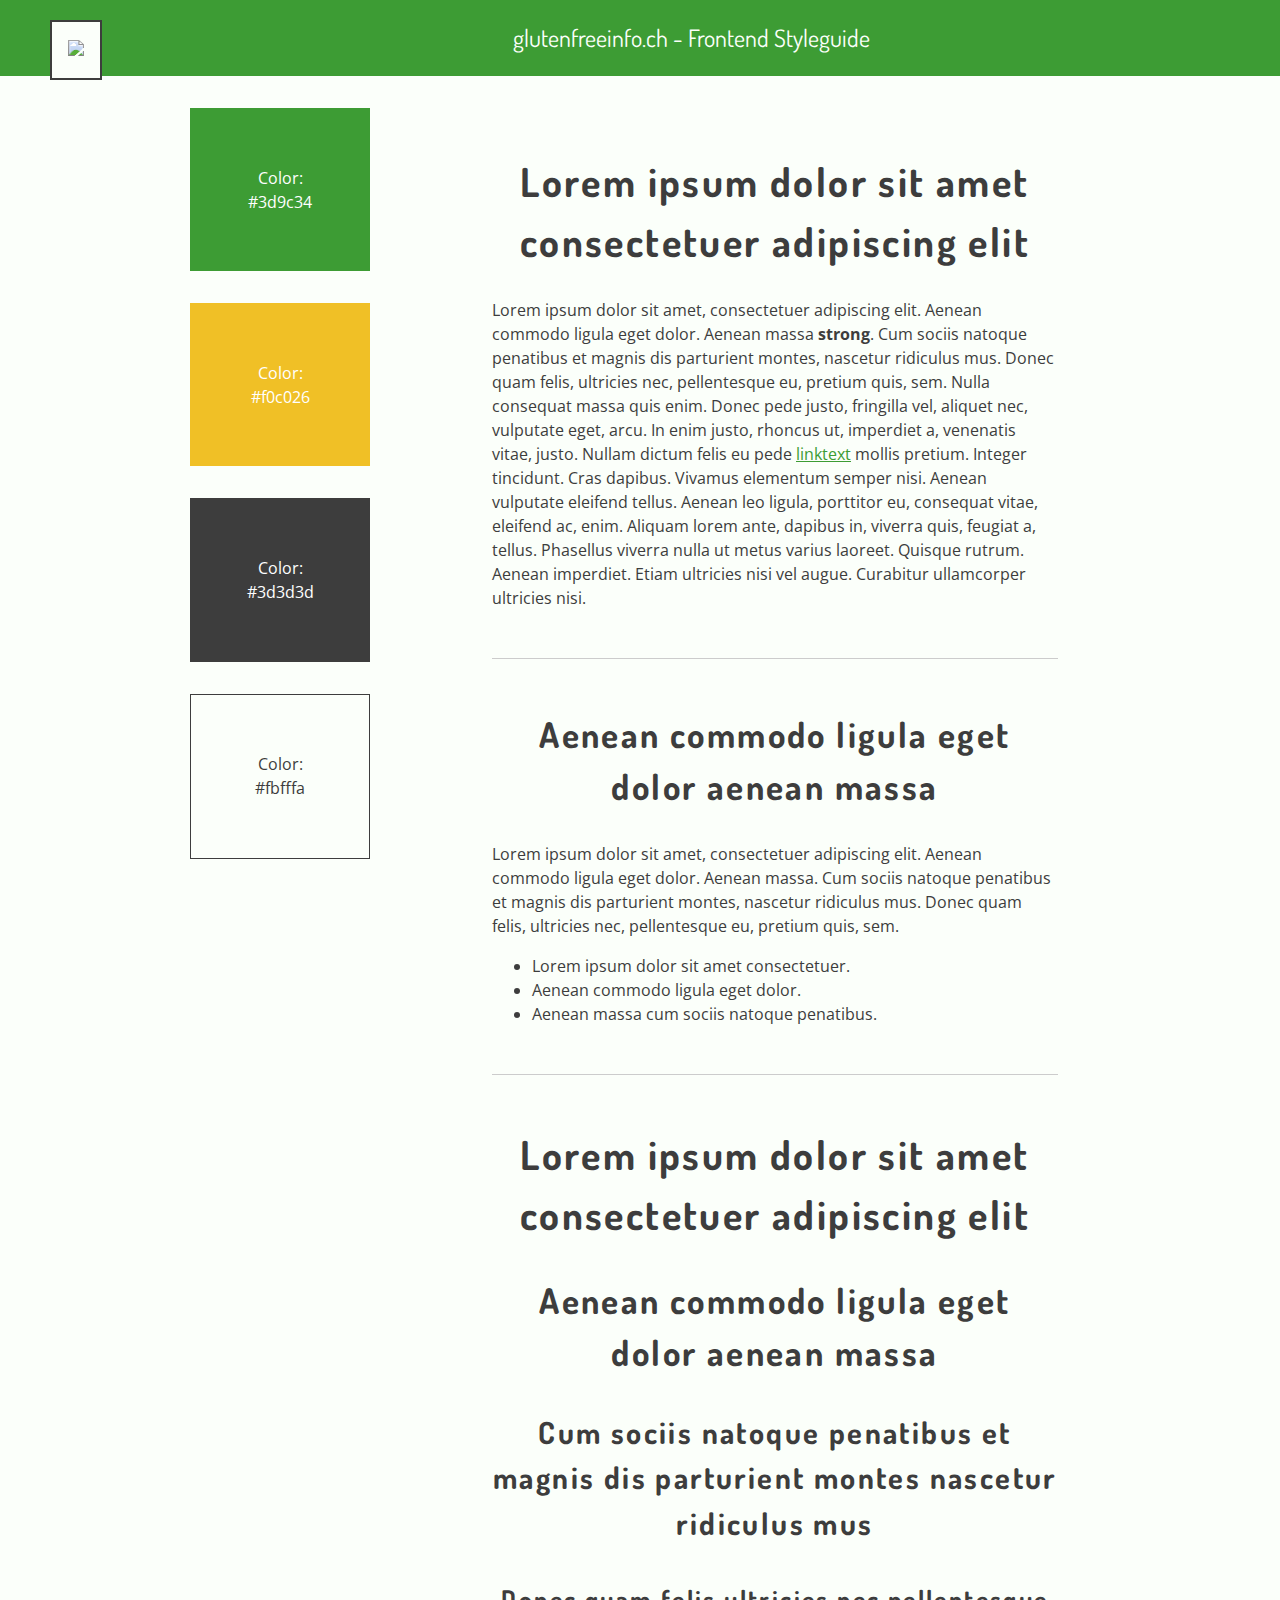
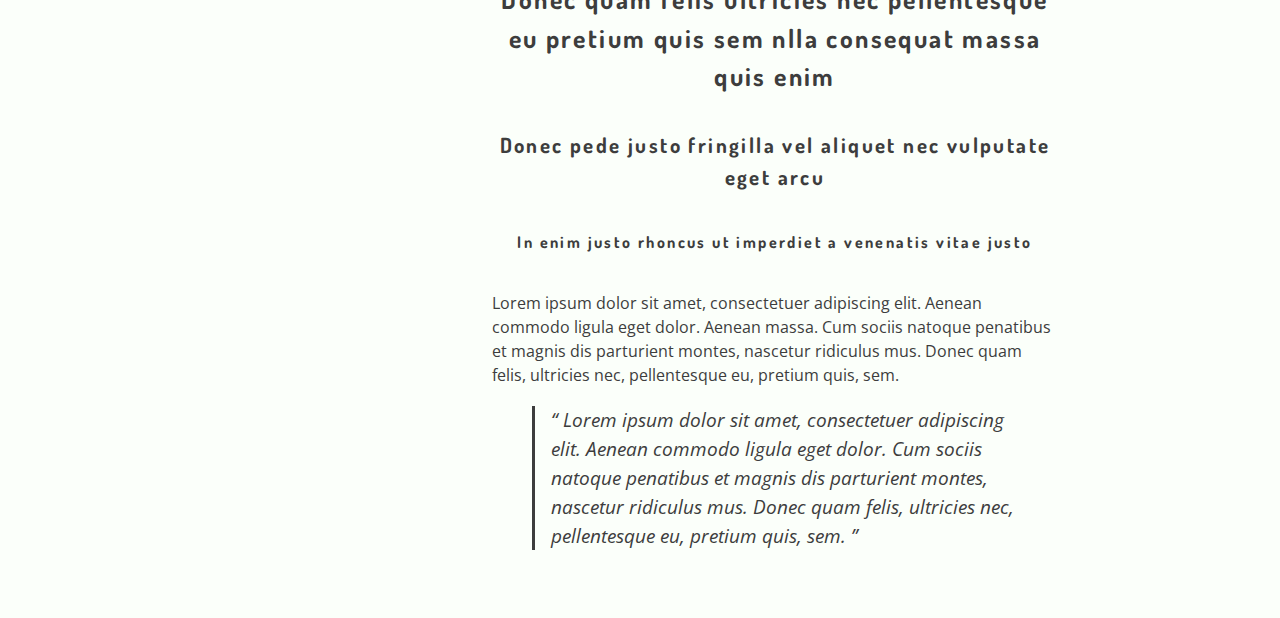
==== frontend-styleguide.html @ 6d984d8e "initial commit" ====
<!DOCTYPE html>
<html>
<head>
<meta charset="UTF-8" />
<meta name="viewport" content="width=device-width, initial-scale=1">
<title>Frontend Styleguide</title>
<link rel="stylesheet" href="css/normalize.css" media="all">
<link rel="stylesheet" href="css/styles.css" media="all">
<link href="https://fonts.googleapis.com/css?family=Dosis:200|Open+Sans:400,700" rel="stylesheet">
</head>
<body>

<header>
	<div class="logo"><img src=logo.png /></div>
<a href="#" class="intro">glutenfreeinfo.ch - Frontend Styleguide</a>
</header>

<div class="wrapper">

<!-- Farb-Definitionen - - - - -->
<div id="colours">
<ul>
	<li class="first">Color:<br>#3d9c34</li>
	<li class="second">Color:<br>#f0c026</li>
	<li class="third">Color:<br>#3d3d3d</li>
	<li class="fourth">Color:<br>#fbfffa</li>
</ul>
</div>


<!-- Typo-Definitionen - - - - -->
<div id="typo">

<h1>Lorem ipsum dolor sit amet consectetuer adipiscing
elit</h1>

<p>Lorem ipsum dolor sit amet, consectetuer adipiscing
elit. Aenean commodo ligula eget dolor. Aenean massa
<strong>strong</strong>. Cum sociis natoque penatibus
et magnis dis parturient montes, nascetur ridiculus
mus. Donec quam felis, ultricies nec, pellentesque
eu, pretium quis, sem. Nulla consequat massa quis
enim. Donec pede justo, fringilla vel, aliquet nec,
vulputate eget, arcu. In enim justo, rhoncus ut,
imperdiet a, venenatis vitae, justo. Nullam dictum
felis eu pede <a href="#">linktext</a>
mollis pretium. Integer tincidunt. Cras dapibus.
Vivamus elementum semper nisi. Aenean vulputate
eleifend tellus. Aenean leo ligula, porttitor eu,
consequat vitae, eleifend ac, enim. Aliquam lorem ante,
dapibus in, viverra quis, feugiat a, tellus. Phasellus
viverra nulla ut metus varius laoreet. Quisque rutrum.
Aenean imperdiet. Etiam ultricies nisi vel augue.
Curabitur ullamcorper ultricies nisi.</p>

<hr>

<h2>Aenean commodo ligula eget dolor aenean massa</h2>

<p>Lorem ipsum dolor sit amet, consectetuer adipiscing
elit. Aenean commodo ligula eget dolor. Aenean massa.
Cum sociis natoque penatibus et magnis dis parturient
montes, nascetur ridiculus mus. Donec quam felis,
ultricies nec, pellentesque eu, pretium quis, sem.</p>

<ul>
  <li>Lorem ipsum dolor sit amet consectetuer.</li>
  <li>Aenean commodo ligula eget dolor.</li>
  <li>Aenean massa cum sociis natoque penatibus.</li>
</ul>

<hr>

<h1>Lorem ipsum dolor sit amet consectetuer adipiscing
elit</h1>

<h2>Aenean commodo ligula eget dolor aenean massa</h2>

<h3>Cum sociis natoque penatibus et magnis dis
parturient montes nascetur ridiculus mus</h3>

<h4>Donec quam felis ultricies nec pellentesque eu
pretium quis sem nlla consequat massa quis enim</h4>

<h5>Donec pede justo fringilla vel aliquet nec vulputate
eget arcu</h5>

<h6>In enim justo rhoncus ut imperdiet a venenatis vitae
justo</h6>

<p>Lorem ipsum dolor sit amet, consectetuer adipiscing
elit. Aenean commodo ligula eget dolor. Aenean massa.
Cum sociis natoque penatibus et magnis dis parturient
montes, nascetur ridiculus mus. Donec quam felis,
ultricies nec, pellentesque eu, pretium quis, sem.</p>

<blockquote>
Lorem ipsum dolor sit amet, consectetuer adipiscing elit. Aenean commodo ligula eget dolor. Cum sociis natoque penatibus et magnis dis parturient montes, nascetur ridiculus mus. Donec quam felis, ultricies nec, pellentesque eu, pretium quis, sem.
</blockquote>

</div><!-- typo zu -->

</div><!-- wrapper zu -->

</body>
---- css/styles.css ----
/* CSS-Styleguide * * * * * * * * */


*, *:before, *:after {
	-moz-box-sizing: border-box;
	-webkit-box-sizing: border-box;
	box-sizing: border-box;
}

body{
	font: 100%/1.5 'Open Sans', sans-serif;
	font-size: 1rem;
	background: #fbfffa;
	color: #3d3d3d;
}

.wrapper {
	margin: 2em auto;
	max-width: 900px;
	overflow: hidden;
}


/* Header * * * * * * * * */

header{
	background: #3d9c34;
	padding: 20px 0;
	text-align: center;
	font-family: 'Dosis', sans-serif;
	font-weight: 400;
}

header intro{
	margin: 0 auto;
	max-width: 900px;
}

header a, header a:visited{
	color: #fbfffa;
	font-size: 32px;
	font-size: 1.5rem;
	text-decoration: none;
}

header a:hover {
 color: #f0c026;
}
div.logo{
	background-color: #fbfffa;
	float: left;
	display: block;
	padding: 1rem;
	margin-left: 50px;
	border: 2px solid #3d3d3d;
}
div.logo img {
	width: 100px;
}


/* FARBEN * * * * * * * * */

#colours{
	width: 20%;
	float: left;
}

#colours ul{
	margin: 0;
	padding: 0;
}

#colours li{
	margin-bottom: 2em;
	padding: 32% 0;
	width: 100%;
	float: left;
	list-style-type: none;
	text-align: center;
	color: #fff;
}


#colours li.first{
	background-color: #3d9c34;
}

#colours li.second{
	background-color: #f0c026;
}

#colours li.third{
	background-color: #3d3d3d;
}
#colours li.fourth{
	background-color: #fbfffa;
	color: #3d3d3d;
	border: 0.1px solid;
}



/* TYPOGRAFIE * * * * * * * * */

#typo{
	width: 70%;
	float: left;
	margin-left: 10%;
	background: #fbfffa;
	padding: 1em 2em;
}

strong {
	font-weight: 700;
}
hr{
	margin: 40px 0;
	display: block;
	height: 1px;
	border: 0;
	border-top: 1px solid #ccc;
	margin: 3em 0;
	padding: 0;
}

h1, h2, h3, h4, h5, h6 {
	font-family: 'Dosis', sans-serif;
	letter-spacing: 0.15rem;
	text-align: center;
}
h1 {
	font-size: 2.5rem;
}
h2 {
	font-size: 2.2rem;
}
h3 {
	font-size: 1.9rem;
}
h4 {
	font-size: 1.6rem;
}
h5 {
	font-size: 1.3rem;
}
h6 {
	font-size: 1em;
}
/* Links */

a, a:visited{
	color: #3d9c34;
	transition: color 0.2s ease;
}

a:hover{
	color: #f0c026;
}

blockquote {
	position: relative;
padding-left: 1rem;
border-left: 0.2rem solid;
font-style: italic;
font-size: 1.2rem;
}

blockquote:before, blockquote::after {
	content: '\201C';
	color: lighten(#3d3d3d, 40%);
}

blockquote::after {
	content: '\201D';
}

@media screen and (max-width: 940px) {

.wrapper, #colours, #typo {
	width: 92%;
	margin: 4%;
}

#colours li{
	margin: 2em 1%;
	padding: 13% 0;
	width: 30%;
	float: left;
	list-style-type: none;
	text-align: center;
	color: #fff;
}

}
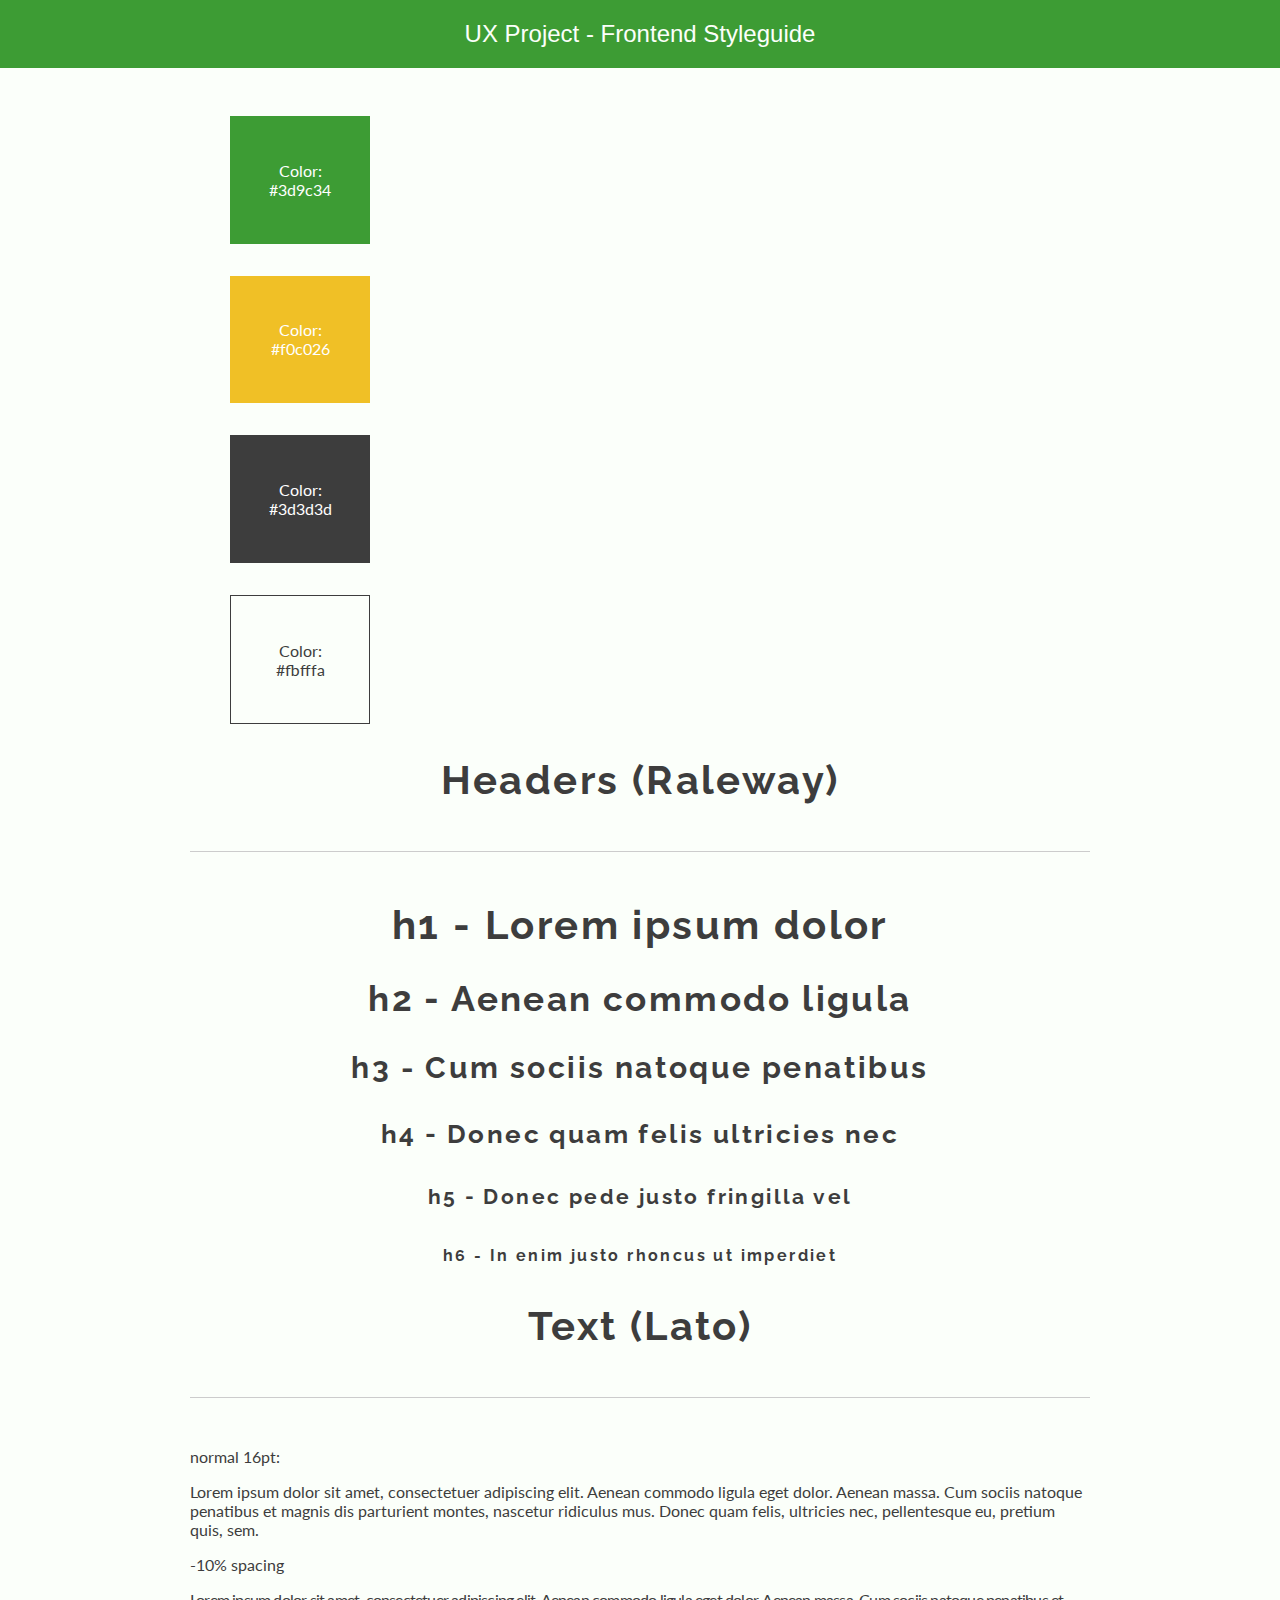
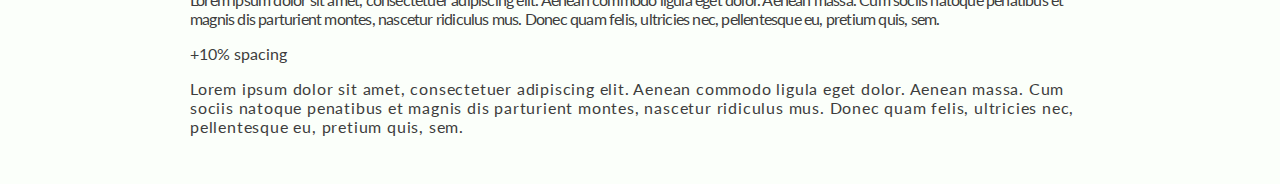
==== commit 279bb9fd: "font styles" ====
--- a/frontend-styleguide.html
+++ b/frontend-styleguide.html
@@ -6,13 +6,15 @@
 <title>Frontend Styleguide</title>
 <link rel="stylesheet" href="css/normalize.css" media="all">
 <link rel="stylesheet" href="css/styles.css" media="all">
-<link href="https://fonts.googleapis.com/css?family=Dosis:200|Open+Sans:400,700" rel="stylesheet">
+<link rel="preconnect" href="https://fonts.googleapis.com">
+<link rel="preconnect" href="https://fonts.gstatic.com" crossorigin>
+<link href="https://fonts.googleapis.com/css2?family=Raleway:wght@500&display=swap" rel="stylesheet">
+<link href="https://fonts.googleapis.com/css2?family=Lato&display=swap" rel="stylesheet">
 </head>
 <body>
 
 <header>
-	<div class="logo"><img src=logo.png /></div>
-<a href="#" class="intro">glutenfreeinfo.ch - Frontend Styleguide</a>
+<a href="#" class="intro">UX Project - Frontend Styleguide</a>
 </header>
 
 <div class="wrapper">
@@ -29,76 +31,52 @@
 
 
 <!-- Typo-Definitionen - - - - -->
-<div id="typo">
 
-<h1>Lorem ipsum dolor sit amet consectetuer adipiscing
-elit</h1>
 
-<p>Lorem ipsum dolor sit amet, consectetuer adipiscing
-elit. Aenean commodo ligula eget dolor. Aenean massa
-<strong>strong</strong>. Cum sociis natoque penatibus
-et magnis dis parturient montes, nascetur ridiculus
-mus. Donec quam felis, ultricies nec, pellentesque
-eu, pretium quis, sem. Nulla consequat massa quis
-enim. Donec pede justo, fringilla vel, aliquet nec,
-vulputate eget, arcu. In enim justo, rhoncus ut,
-imperdiet a, venenatis vitae, justo. Nullam dictum
-felis eu pede <a href="#">linktext</a>
-mollis pretium. Integer tincidunt. Cras dapibus.
-Vivamus elementum semper nisi. Aenean vulputate
-eleifend tellus. Aenean leo ligula, porttitor eu,
-consequat vitae, eleifend ac, enim. Aliquam lorem ante,
-dapibus in, viverra quis, feugiat a, tellus. Phasellus
-viverra nulla ut metus varius laoreet. Quisque rutrum.
-Aenean imperdiet. Etiam ultricies nisi vel augue.
-Curabitur ullamcorper ultricies nisi.</p>
+<div id="headers">
 
+<h1>Headers (Raleway)</h1>
 <hr>
 
-<h2>Aenean commodo ligula eget dolor aenean massa</h2>
 
-<p>Lorem ipsum dolor sit amet, consectetuer adipiscing
+
+<h1>h1 - Lorem ipsum dolor </h1>
+
+<h2>h2 - Aenean commodo ligula</h2>
+
+<h3>h3 - Cum sociis natoque penatibus </h3>
+
+<h4>h4 - Donec quam felis ultricies nec </h4>
+
+<h5>h5 - Donec pede justo fringilla vel </h5>
+
+<h6>h6 - In enim justo rhoncus ut imperdiet</h6>
+
+</div> <!-- Header zu -->
+
+<h1>Text (Lato)</h1>
+<hr>
+
+<bold>normal 16pt:</bold class="text normal"> <p>Lorem ipsum dolor sit amet, consectetuer adipiscing
 elit. Aenean commodo ligula eget dolor. Aenean massa.
 Cum sociis natoque penatibus et magnis dis parturient
 montes, nascetur ridiculus mus. Donec quam felis,
 ultricies nec, pellentesque eu, pretium quis, sem.</p>
 
-<ul>
-  <li>Lorem ipsum dolor sit amet consectetuer.</li>
-  <li>Aenean commodo ligula eget dolor.</li>
-  <li>Aenean massa cum sociis natoque penatibus.</li>
-</ul>
 
-<hr>
+<bold>-10% spacing</bold> <p class="text ten-minus">Lorem ipsum dolor sit amet, consectetuer adipiscing
+	elit. Aenean commodo ligula eget dolor. Aenean massa.
+	Cum sociis natoque penatibus et magnis dis parturient
+	montes, nascetur ridiculus mus. Donec quam felis,
+	ultricies nec, pellentesque eu, pretium quis, sem.</p>
 
-<h1>Lorem ipsum dolor sit amet consectetuer adipiscing
-elit</h1>
+<bold>+10% spacing</bold> <p class="text ten-plus">Lorem ipsum dolor sit amet, consectetuer adipiscing
+	elit. Aenean commodo ligula eget dolor. Aenean massa.
+	Cum sociis natoque penatibus et magnis dis parturient
+	montes, nascetur ridiculus mus. Donec quam felis,
+	ultricies nec, pellentesque eu, pretium quis, sem.</p>
 
-<h2>Aenean commodo ligula eget dolor aenean massa</h2>
 
-<h3>Cum sociis natoque penatibus et magnis dis
-parturient montes nascetur ridiculus mus</h3>
-
-<h4>Donec quam felis ultricies nec pellentesque eu
-pretium quis sem nlla consequat massa quis enim</h4>
-
-<h5>Donec pede justo fringilla vel aliquet nec vulputate
-eget arcu</h5>
-
-<h6>In enim justo rhoncus ut imperdiet a venenatis vitae
-justo</h6>
-
-<p>Lorem ipsum dolor sit amet, consectetuer adipiscing
-elit. Aenean commodo ligula eget dolor. Aenean massa.
-Cum sociis natoque penatibus et magnis dis parturient
-montes, nascetur ridiculus mus. Donec quam felis,
-ultricies nec, pellentesque eu, pretium quis, sem.</p>
-
-<blockquote>
-Lorem ipsum dolor sit amet, consectetuer adipiscing elit. Aenean commodo ligula eget dolor. Cum sociis natoque penatibus et magnis dis parturient montes, nascetur ridiculus mus. Donec quam felis, ultricies nec, pellentesque eu, pretium quis, sem.
-</blockquote>
-
-</div><!-- typo zu -->
 
 </div><!-- wrapper zu -->
 
--- a/css/styles.css
+++ b/css/styles.css
@@ -8,7 +8,7 @@
 }
 
 body{
-	font: 100%/1.5 'Open Sans', sans-serif;
+	font-family: 'Lato', sans-serif;
 	font-size: 1rem;
 	background: #fbfffa;
 	color: #3d3d3d;
@@ -63,19 +63,13 @@
 
 #colours{
 	width: 20%;
-	float: left;
-}
-
-#colours ul{
-	margin: 0;
-	padding: 0;
-}
+}
+
 
 #colours li{
 	margin-bottom: 2em;
 	padding: 32% 0;
 	width: 100%;
-	float: left;
 	list-style-type: none;
 	text-align: center;
 	color: #fff;
@@ -125,7 +119,7 @@
 }
 
 h1, h2, h3, h4, h5, h6 {
-	font-family: 'Dosis', sans-serif;
+	font-family: 'Raleway', 'sans-serif';
 	letter-spacing: 0.15rem;
 	text-align: center;
 }
@@ -193,3 +187,17 @@
 }
 
 }
+
+.text {
+	font-size: 16px;
+}
+
+.ten-minus {
+	letter-spacing: -0.05em;
+
+}
+
+.ten-plus {
+
+letter-spacing: 0.05em;
+}
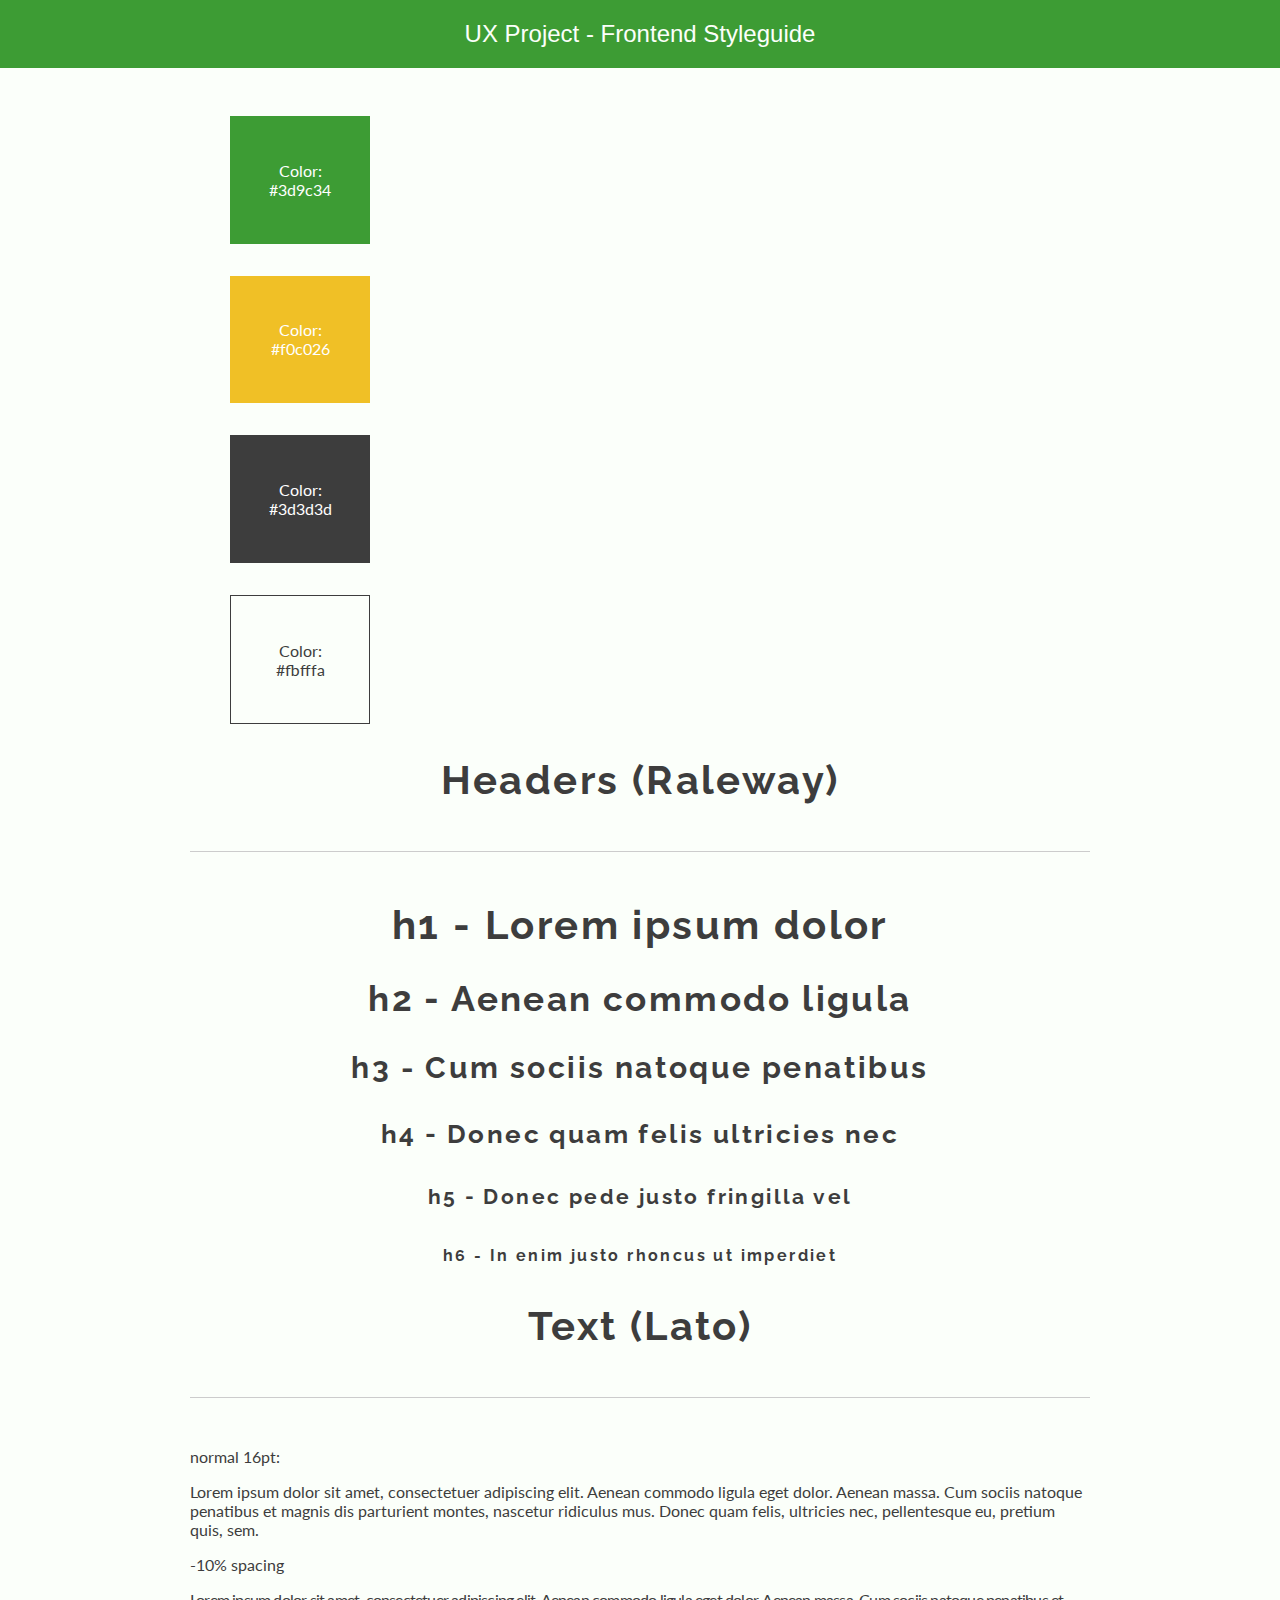
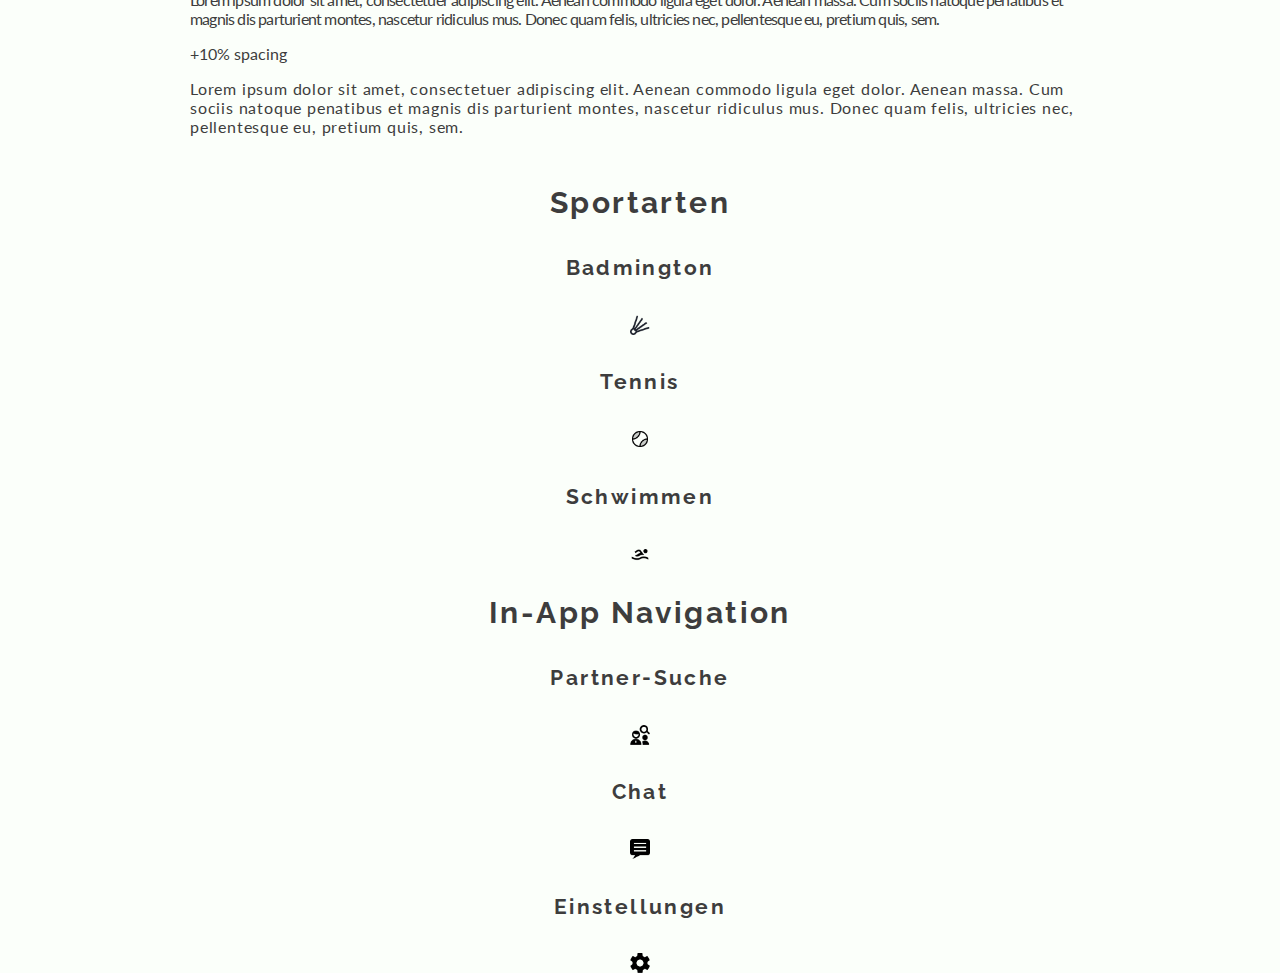
==== commit 29f8ef1f: "add icons" ====
--- a/frontend-styleguide.html
+++ b/frontend-styleguide.html
@@ -79,5 +79,28 @@
 
 
 </div><!-- wrapper zu -->
+<div id="icons">
+    <h3>Sportarten</h3>
+
+    <h5>Badmington</h5>
+    <img src="icons\badmington_icon.png" width="20" class="center">
+
+    <h5>Tennis</h5>
+    <img src="icons\tennis_icon.png" width="20" class="center">
+
+    <h5>Schwimmen</h5>
+    <img src="icons\swimming_icon.png" width="20" class="center">
+
+    <h3>In-App Navigation</h3>
+
+    <h5>Partner-Suche</h5>
+    <img src="icons\search_icon.png" width="20" class="center">
+
+    <h5>Chat</h5>
+    <img src="icons\chat_icon.png" width="20" class="center">
+
+    <h5>Einstellungen</h5>
+    <img src="icons\settings_icon.png" width="20" class="center">
+</div>
 
 </body>
--- a/css/styles.css
+++ b/css/styles.css
@@ -201,3 +201,10 @@
 
 letter-spacing: 0.05em;
 }
+
+.center {
+    display: block;
+    margin-left: auto;
+    margin-right: auto;
+
+  }
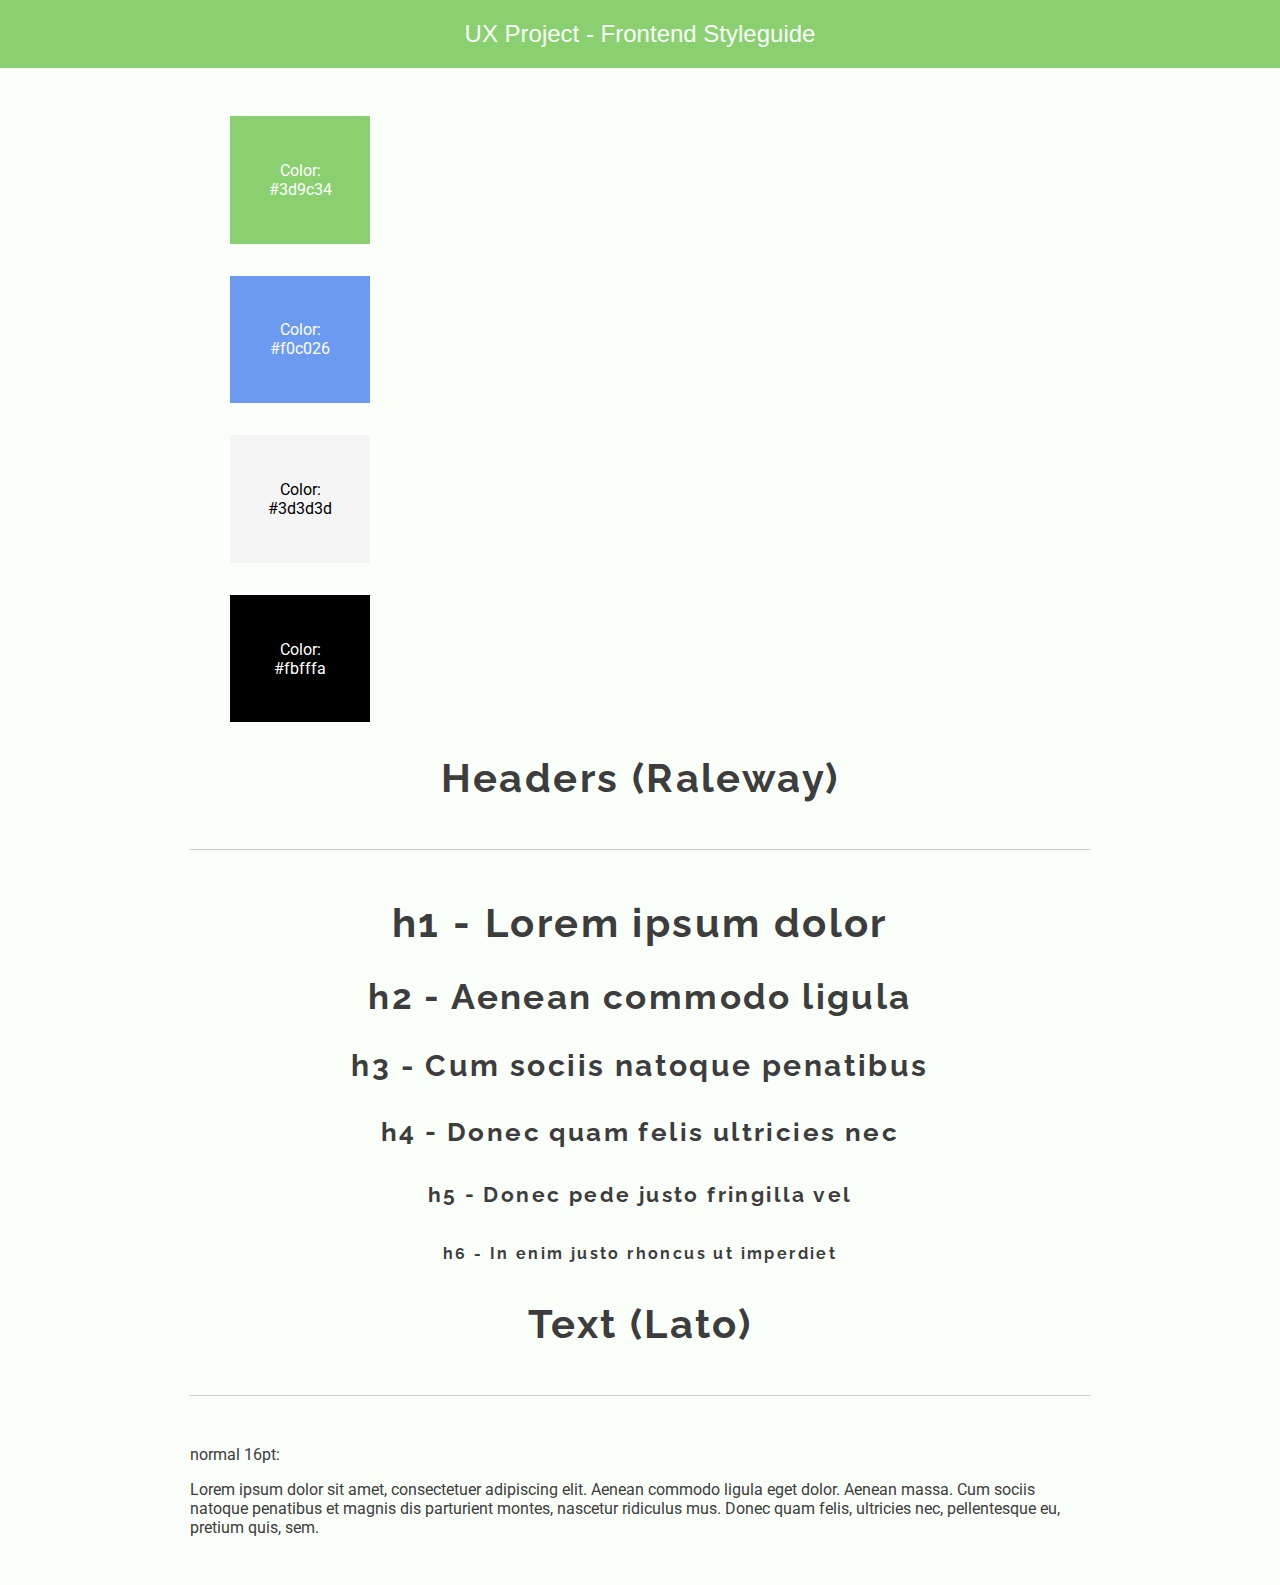
==== commit ff954f9e: "font styles" ====
--- a/frontend-styleguide.html
+++ b/frontend-styleguide.html
@@ -10,6 +10,8 @@
 <link rel="preconnect" href="https://fonts.gstatic.com" crossorigin>
 <link href="https://fonts.googleapis.com/css2?family=Raleway:wght@500&display=swap" rel="stylesheet">
 <link href="https://fonts.googleapis.com/css2?family=Lato&display=swap" rel="stylesheet">
+<link href="https://fonts.googleapis.com/css2?family=Fira+Sans&family=Lato&display=swap" rel="stylesheet">
+<link href="https://fonts.googleapis.com/css2?family=Fira+Sans&family=Lato&family=Roboto&display=swap" rel="stylesheet">
 </head>
 <body>
 
@@ -64,43 +66,6 @@
 ultricies nec, pellentesque eu, pretium quis, sem.</p>
 
 
-<bold>-10% spacing</bold> <p class="text ten-minus">Lorem ipsum dolor sit amet, consectetuer adipiscing
-	elit. Aenean commodo ligula eget dolor. Aenean massa.
-	Cum sociis natoque penatibus et magnis dis parturient
-	montes, nascetur ridiculus mus. Donec quam felis,
-	ultricies nec, pellentesque eu, pretium quis, sem.</p>
-
-<bold>+10% spacing</bold> <p class="text ten-plus">Lorem ipsum dolor sit amet, consectetuer adipiscing
-	elit. Aenean commodo ligula eget dolor. Aenean massa.
-	Cum sociis natoque penatibus et magnis dis parturient
-	montes, nascetur ridiculus mus. Donec quam felis,
-	ultricies nec, pellentesque eu, pretium quis, sem.</p>
-
-
-
 </div><!-- wrapper zu -->
-<div id="icons">
-    <h3>Sportarten</h3>
-
-    <h5>Badmington</h5>
-    <img src="icons\badmington_icon.png" width="20" class="center">
-
-    <h5>Tennis</h5>
-    <img src="icons\tennis_icon.png" width="20" class="center">
-
-    <h5>Schwimmen</h5>
-    <img src="icons\swimming_icon.png" width="20" class="center">
-
-    <h3>In-App Navigation</h3>
-
-    <h5>Partner-Suche</h5>
-    <img src="icons\search_icon.png" width="20" class="center">
-
-    <h5>Chat</h5>
-    <img src="icons\chat_icon.png" width="20" class="center">
-
-    <h5>Einstellungen</h5>
-    <img src="icons\settings_icon.png" width="20" class="center">
-</div>
 
 </body>
--- a/css/styles.css
+++ b/css/styles.css
@@ -8,7 +8,8 @@
 }
 
 body{
-	font-family: 'Lato', sans-serif;
+	/*font-family: 'Lato', sans-serif; */
+	font-family: 'Roboto', sans-serif;
 	font-size: 1rem;
 	background: #fbfffa;
 	color: #3d3d3d;
@@ -24,7 +25,7 @@
 /* Header * * * * * * * * */
 
 header{
-	background: #3d9c34;
+	background: #8Ad071;
 	padding: 20px 0;
 	text-align: center;
 	font-family: 'Dosis', sans-serif;
@@ -77,20 +78,19 @@
 
 
 #colours li.first{
-	background-color: #3d9c34;
+	background-color: #8Ad071;
 }
 
 #colours li.second{
-	background-color: #f0c026;
+	background-color: #6c9af1;
 }
 
 #colours li.third{
-	background-color: #3d3d3d;
+	background-color: #f5f5f5;
+	color: #000000
 }
 #colours li.fourth{
-	background-color: #fbfffa;
-	color: #3d3d3d;
-	border: 0.1px solid;
+	background-color: #000000;
 }
 
 
@@ -201,10 +201,3 @@
 
 letter-spacing: 0.05em;
 }
-
-.center {
-    display: block;
-    margin-left: auto;
-    margin-right: auto;
-
-  }
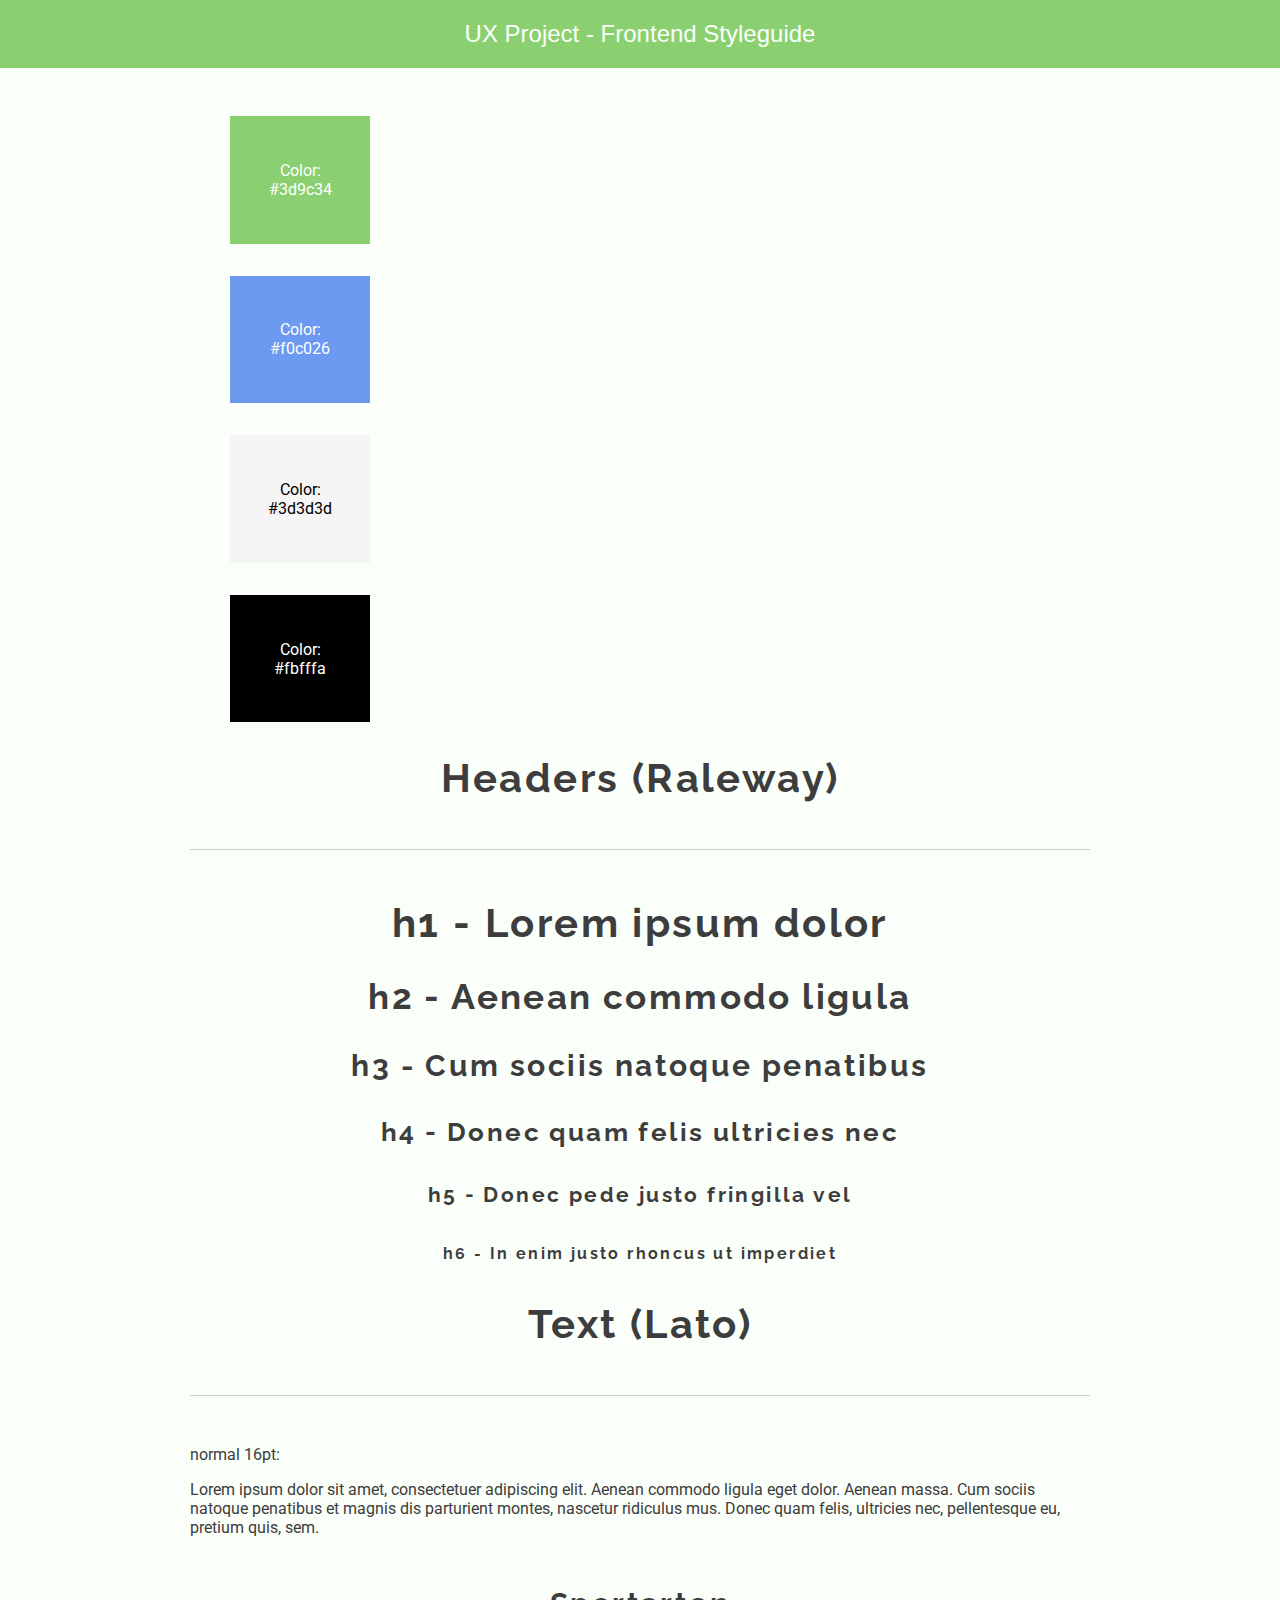
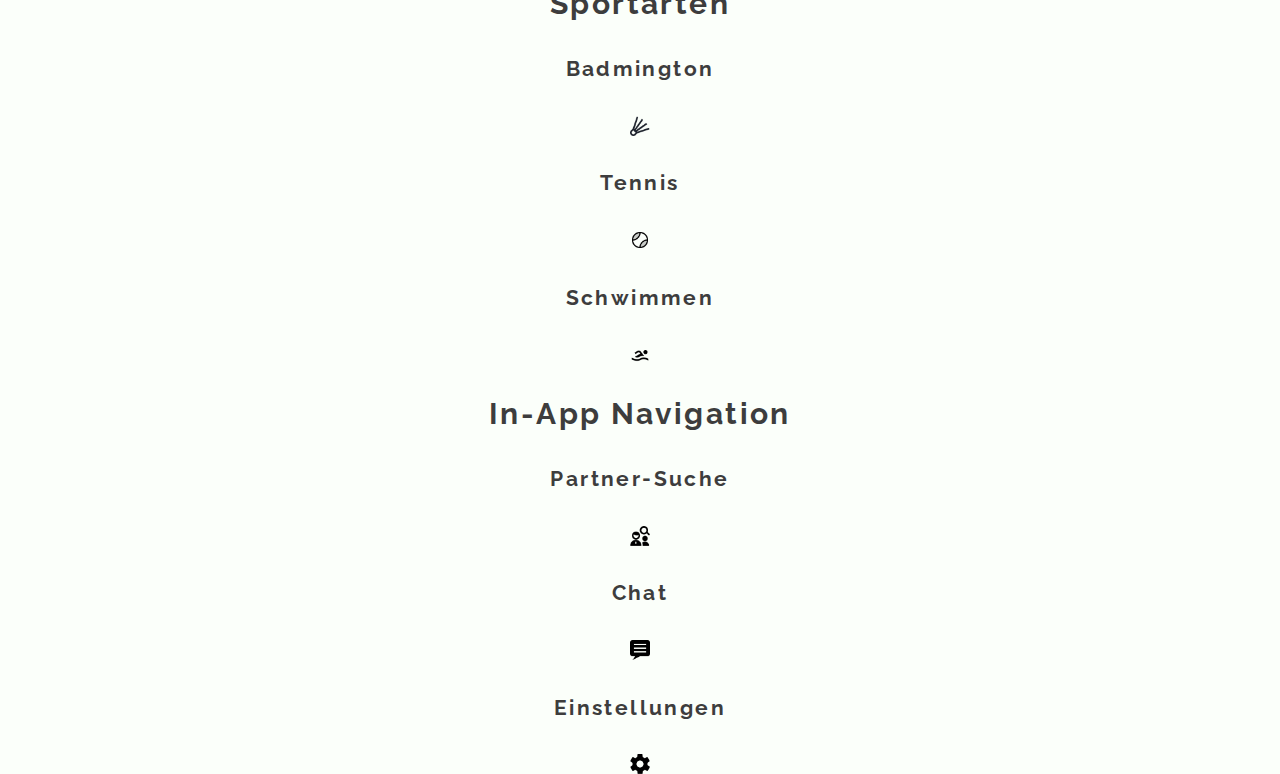
==== commit 635f4700: "Merge branch 'main' of https://github.com/RamonEbneter/StyleGuide" ====
--- a/frontend-styleguide.html
+++ b/frontend-styleguide.html
@@ -67,5 +67,28 @@
 
 
 </div><!-- wrapper zu -->
+<div id="icons">
+    <h3>Sportarten</h3>
+
+    <h5>Badmington</h5>
+    <img src="icons\badmington_icon.png" width="20" class="center">
+
+    <h5>Tennis</h5>
+    <img src="icons\tennis_icon.png" width="20" class="center">
+
+    <h5>Schwimmen</h5>
+    <img src="icons\swimming_icon.png" width="20" class="center">
+
+    <h3>In-App Navigation</h3>
+
+    <h5>Partner-Suche</h5>
+    <img src="icons\search_icon.png" width="20" class="center">
+
+    <h5>Chat</h5>
+    <img src="icons\chat_icon.png" width="20" class="center">
+
+    <h5>Einstellungen</h5>
+    <img src="icons\settings_icon.png" width="20" class="center">
+</div>
 
 </body>
--- a/css/styles.css
+++ b/css/styles.css
@@ -201,3 +201,10 @@
 
 letter-spacing: 0.05em;
 }
+
+.center {
+    display: block;
+    margin-left: auto;
+    margin-right: auto;
+
+  }
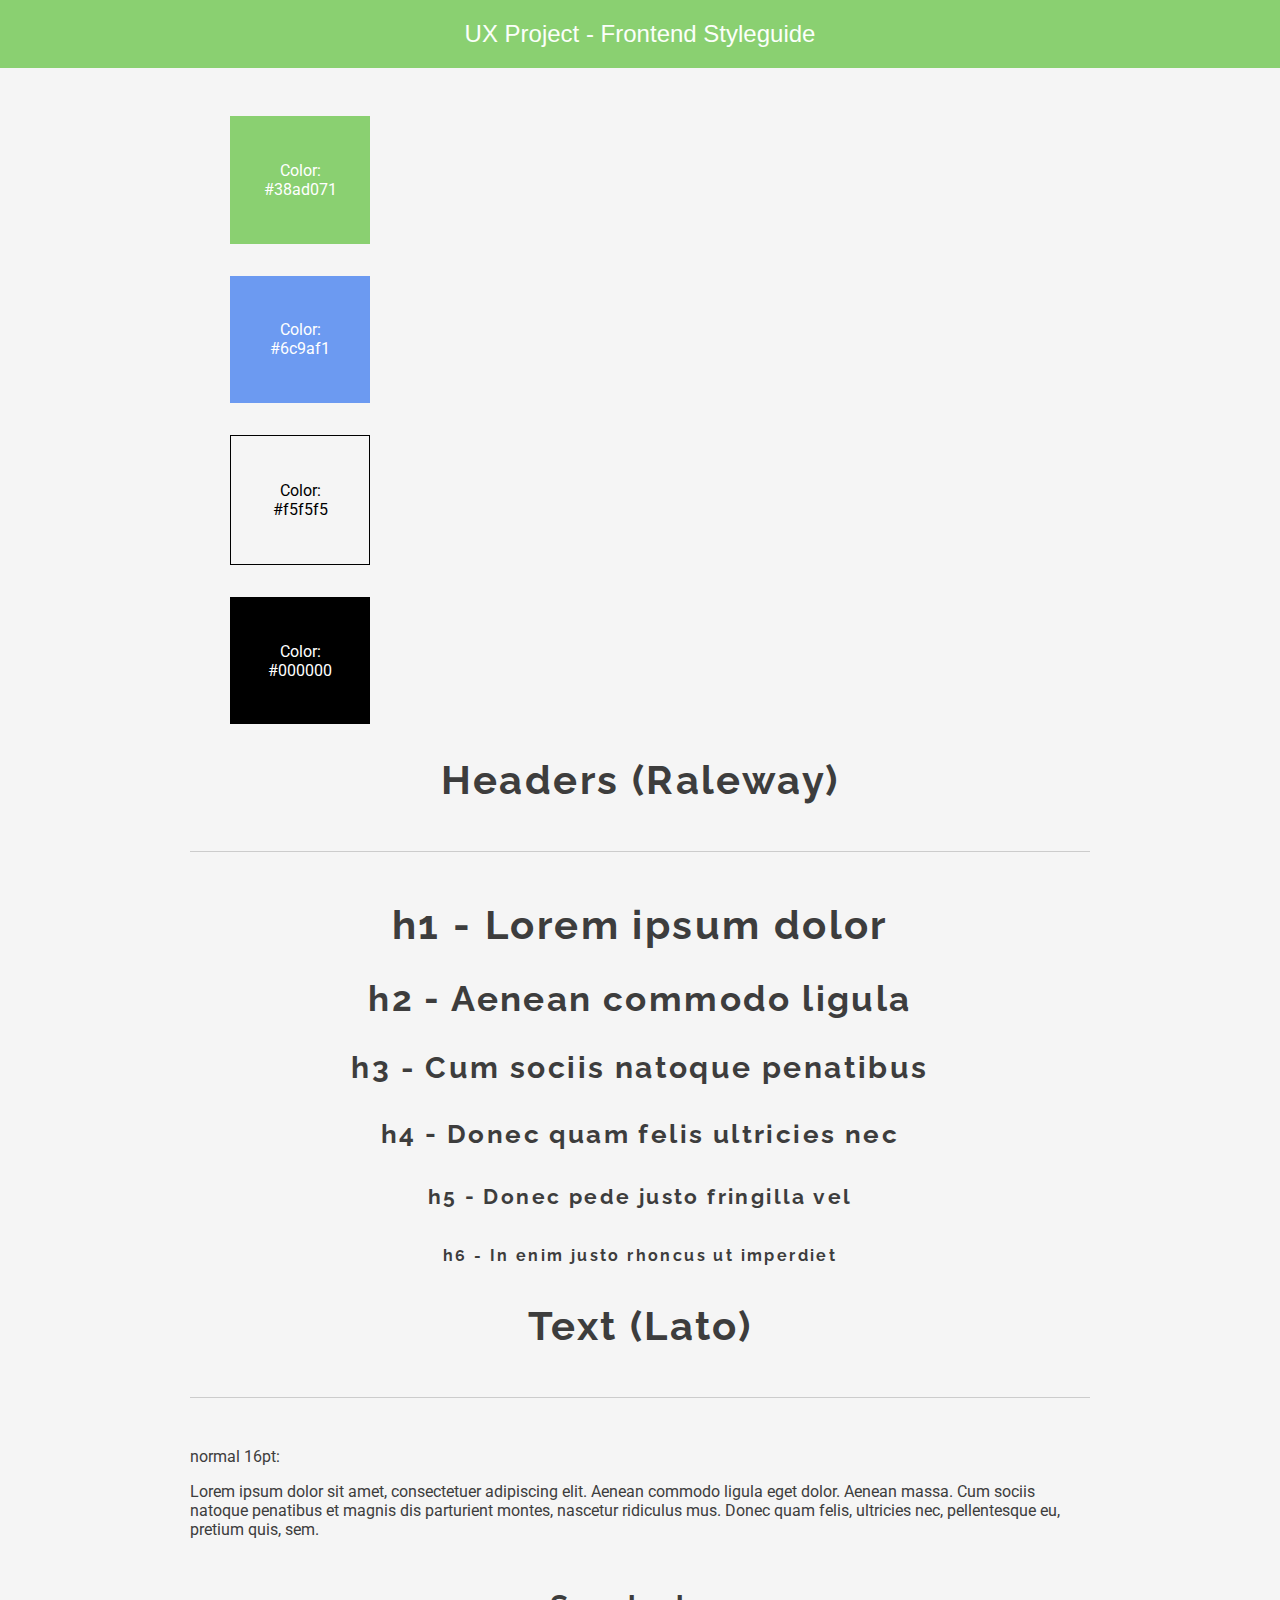
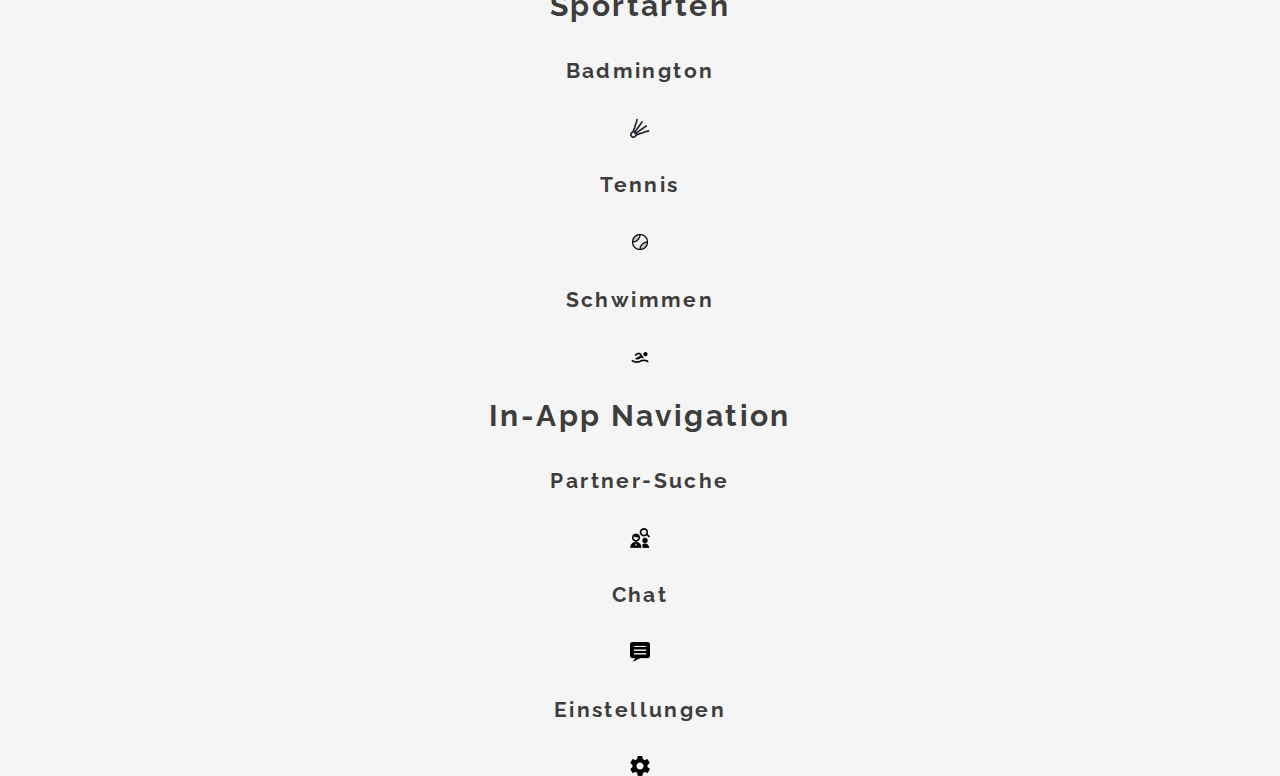
==== commit 41c58b3c: "font styles" ====
--- a/frontend-styleguide.html
+++ b/frontend-styleguide.html
@@ -24,10 +24,10 @@
 <!-- Farb-Definitionen - - - - -->
 <div id="colours">
 <ul>
-	<li class="first">Color:<br>#3d9c34</li>
-	<li class="second">Color:<br>#f0c026</li>
-	<li class="third">Color:<br>#3d3d3d</li>
-	<li class="fourth">Color:<br>#fbfffa</li>
+	<li class="first">Color:<br>#38ad071</li>
+	<li class="second">Color:<br>#6c9af1</li>
+	<li class="third">Color:<br>#f5f5f5</li>
+	<li class="fourth">Color:<br>#000000</li>
 </ul>
 </div>
 
--- a/css/styles.css
+++ b/css/styles.css
@@ -11,7 +11,7 @@
 	/*font-family: 'Lato', sans-serif; */
 	font-family: 'Roboto', sans-serif;
 	font-size: 1rem;
-	background: #fbfffa;
+	background: #f5f5f5;
 	color: #3d3d3d;
 }
 
@@ -87,7 +87,8 @@
 
 #colours li.third{
 	background-color: #f5f5f5;
-	color: #000000
+	color: #000000;
+	border: 1px solid black
 }
 #colours li.fourth{
 	background-color: #000000;
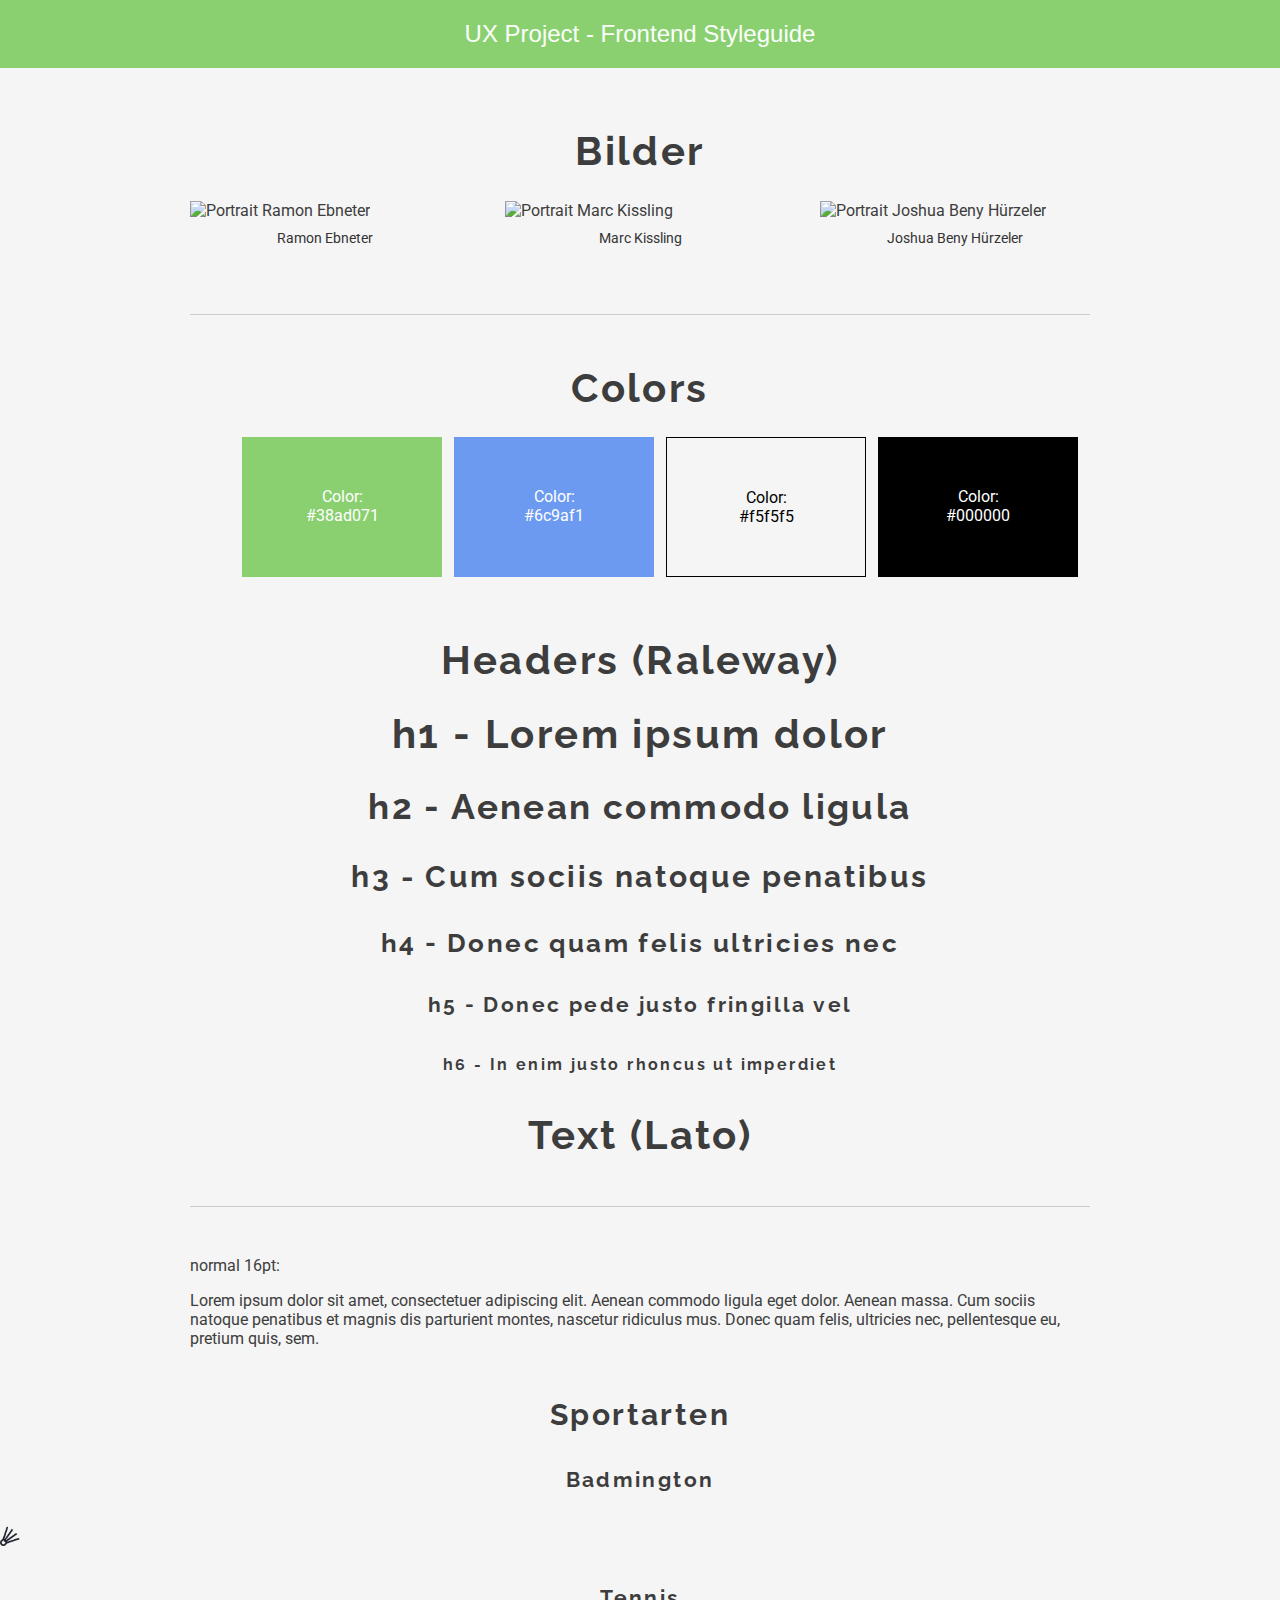
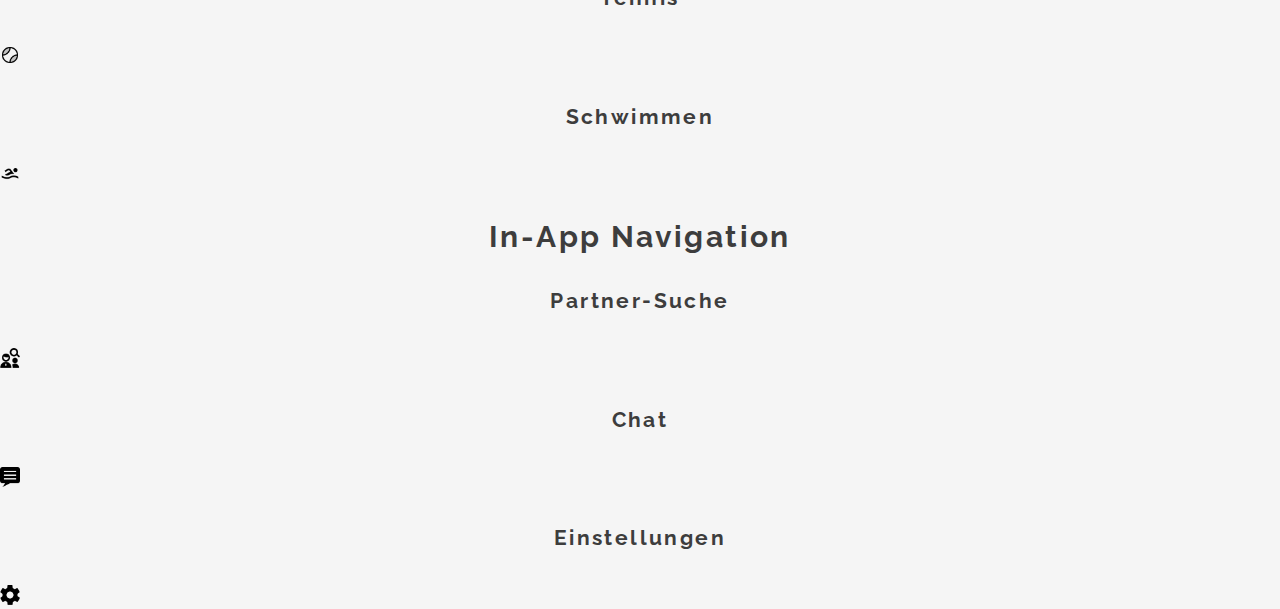
==== commit 09de8d30: "Add images and reformat style so colors are next o one anotehr" ====
--- a/frontend-styleguide.html
+++ b/frontend-styleguide.html
@@ -20,8 +20,24 @@
 </header>
 
 <div class="wrapper">
-
-<!-- Farb-Definitionen - - - - -->
+<!-- Bilder -->
+<h1>Bilder</h1>
+<div id="images">
+  <div class="image">
+    <img src="images/ramon.jpg" alt="Portrait Ramon Ebneter">
+    <div class="description">Ramon Ebneter</div>
+  </div>
+  <div class="image">
+    <img src="images/marc.jpg" alt="Portrait Marc Kissling">
+    <div class="description">Marc Kissling</div>
+  </div>
+  <div class="image">
+    <img src="images/joshua.jpg" alt="Portrait Joshua Beny Hürzeler">
+    <div class="description">Joshua Beny Hürzeler</div>
+  </div>
+</div>
+<hr>
+<h1>Colors</h1>
 <div id="colours">
 <ul>
 	<li class="first">Color:<br>#38ad071</li>
@@ -38,9 +54,6 @@
 <div id="headers">
 
 <h1>Headers (Raleway)</h1>
-<hr>
-
-
 
 <h1>h1 - Lorem ipsum dolor </h1>
 
--- a/css/styles.css
+++ b/css/styles.css
@@ -1,13 +1,15 @@
 /* CSS-Styleguide * * * * * * * * */
 
 
-*, *:before, *:after {
+*,
+*:before,
+*:after {
 	-moz-box-sizing: border-box;
 	-webkit-box-sizing: border-box;
 	box-sizing: border-box;
 }
 
-body{
+body {
 	/*font-family: 'Lato', sans-serif; */
 	font-family: 'Roboto', sans-serif;
 	font-size: 1rem;
@@ -24,7 +26,7 @@
 
 /* Header * * * * * * * * */
 
-header{
+header {
 	background: #8Ad071;
 	padding: 20px 0;
 	text-align: center;
@@ -32,12 +34,13 @@
 	font-weight: 400;
 }
 
-header intro{
+header intro {
 	margin: 0 auto;
 	max-width: 900px;
 }
 
-header a, header a:visited{
+header a,
+header a:visited {
 	color: #fbfffa;
 	font-size: 32px;
 	font-size: 1.5rem;
@@ -45,9 +48,10 @@
 }
 
 header a:hover {
- color: #f0c026;
-}
-div.logo{
+	color: #f0c026;
+}
+
+div.logo {
 	background-color: #fbfffa;
 	float: left;
 	display: block;
@@ -55,42 +59,79 @@
 	margin-left: 50px;
 	border: 2px solid #3d3d3d;
 }
+
 div.logo img {
 	width: 100px;
 }
 
 
+/* BILDER * * * * * * * * */
+#images {
+	display: flex;
+	justify-content: space-between;
+	align-items: center;
+	flex-wrap: wrap;
+	max-width: 1200px;
+	/* adjust the value as needed */
+	margin: 0 auto;
+}
+
+.image {
+	width: 30%;
+	/* adjust the value as needed */
+	position: relative;
+	margin-bottom: 20px;
+}
+
+.image img {
+	width: 100%;
+	height: auto;
+}
+
+.description {
+	margin-top: 10px;
+	text-align: center;
+	font-size: 14px;
+	color: #333;
+
+}
+
+
 /* FARBEN * * * * * * * * */
 
-#colours{
-	width: 20%;
-}
-
-
-#colours li{
+
+#colours ul {
+	display: flex;
+	flex-direction: row;
+	justify-content: space-evenly;
+}
+
+
+#colours li {
 	margin-bottom: 2em;
-	padding: 32% 0;
-	width: 100%;
+	padding: 50px;
+	width: 200px;
 	list-style-type: none;
 	text-align: center;
 	color: #fff;
 }
 
 
-#colours li.first{
+#colours li.first {
 	background-color: #8Ad071;
 }
 
-#colours li.second{
+#colours li.second {
 	background-color: #6c9af1;
 }
 
-#colours li.third{
+#colours li.third {
 	background-color: #f5f5f5;
 	color: #000000;
 	border: 1px solid black
 }
-#colours li.fourth{
+
+#colours li.fourth {
 	background-color: #000000;
 }
 
@@ -98,7 +139,7 @@
 
 /* TYPOGRAFIE * * * * * * * * */
 
-#typo{
+#typo {
 	width: 70%;
 	float: left;
 	margin-left: 10%;
@@ -109,7 +150,8 @@
 strong {
 	font-weight: 700;
 }
-hr{
+
+hr {
 	margin: 40px 0;
 	display: block;
 	height: 1px;
@@ -119,93 +161,67 @@
 	padding: 0;
 }
 
-h1, h2, h3, h4, h5, h6 {
+h1,
+h2,
+h3,
+h4,
+h5,
+h6 {
 	font-family: 'Raleway', 'sans-serif';
 	letter-spacing: 0.15rem;
 	text-align: center;
 }
+
 h1 {
 	font-size: 2.5rem;
 }
+
 h2 {
 	font-size: 2.2rem;
 }
+
 h3 {
 	font-size: 1.9rem;
 }
+
 h4 {
 	font-size: 1.6rem;
 }
+
 h5 {
 	font-size: 1.3rem;
 }
+
 h6 {
 	font-size: 1em;
 }
+
 /* Links */
 
-a, a:visited{
+a,
+a:visited {
 	color: #3d9c34;
 	transition: color 0.2s ease;
 }
 
-a:hover{
+a:hover {
 	color: #f0c026;
 }
 
 blockquote {
 	position: relative;
-padding-left: 1rem;
-border-left: 0.2rem solid;
-font-style: italic;
-font-size: 1.2rem;
-}
-
-blockquote:before, blockquote::after {
+	padding-left: 1rem;
+	border-left: 0.2rem solid;
+	font-style: italic;
+	font-size: 1.2rem;
+}
+
+blockquote:before,
+blockquote::after {
 	content: '\201C';
 	color: lighten(#3d3d3d, 40%);
 }
 
 blockquote::after {
 	content: '\201D';
-}
-
-@media screen and (max-width: 940px) {
-
-.wrapper, #colours, #typo {
-	width: 92%;
-	margin: 4%;
-}
-
-#colours li{
-	margin: 2em 1%;
-	padding: 13% 0;
-	width: 30%;
-	float: left;
-	list-style-type: none;
-	text-align: center;
-	color: #fff;
-}
-
-}
-
-.text {
-	font-size: 16px;
-}
-
-.ten-minus {
-	letter-spacing: -0.05em;
-
-}
-
-.ten-plus {
-
-letter-spacing: 0.05em;
-}
-
-.center {
-    display: block;
-    margin-left: auto;
-    margin-right: auto;
-
-  }
+}